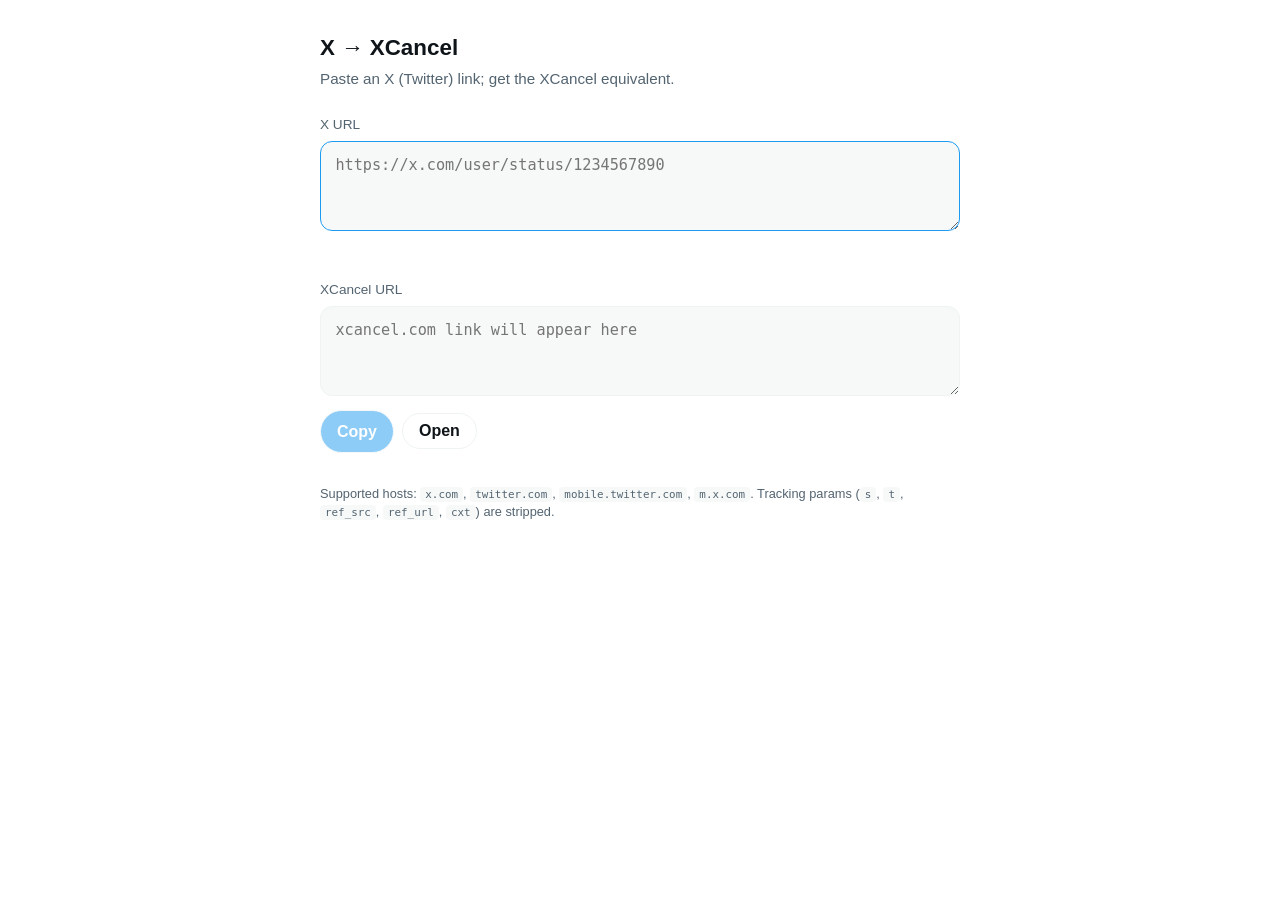
==== index.html @ 1c5f6fb8 "Add X to XCancel link converter Static HTML page that rewrites x.com, twitter.com, mobile.twitter.co" ====
<!doctype html>
<html lang="en">
<head>
<meta charset="utf-8">
<meta name="viewport" content="width=device-width, initial-scale=1">
<title>X → XCancel link converter</title>
<style>
  :root {
    color-scheme: light dark;
    --bg: #0f1419;
    --panel: #16202a;
    --fg: #e7e9ea;
    --muted: #8b98a5;
    --accent: #1d9bf0;
    --border: #2f3a44;
    --error: #f4212e;
    --ok: #00ba7c;
  }
  @media (prefers-color-scheme: light) {
    :root {
      --bg: #ffffff;
      --panel: #f7f9f9;
      --fg: #0f1419;
      --muted: #536471;
      --accent: #1d9bf0;
      --border: #eff3f4;
      --error: #f4212e;
      --ok: #00ba7c;
    }
  }
  * { box-sizing: border-box; }
  body {
    margin: 0;
    min-height: 100vh;
    font: 16px/1.45 -apple-system, BlinkMacSystemFont, "Segoe UI",
          Roboto, Helvetica, Arial, sans-serif;
    background: var(--bg);
    color: var(--fg);
    display: flex;
    justify-content: center;
    padding: 2rem 1rem;
  }
  main {
    width: 100%;
    max-width: 640px;
  }
  h1 {
    font-size: 1.4rem;
    margin: 0 0 .25rem;
  }
  p.sub {
    margin: 0 0 1.5rem;
    color: var(--muted);
    font-size: .95rem;
  }
  label {
    display: block;
    font-size: .85rem;
    color: var(--muted);
    margin-bottom: .4rem;
  }
  textarea {
    width: 100%;
    min-height: 90px;
    padding: .75rem .9rem;
    font: inherit;
    font-family: ui-monospace, SFMono-Regular, Menlo, Consolas, monospace;
    font-size: .95rem;
    color: var(--fg);
    background: var(--panel);
    border: 1px solid var(--border);
    border-radius: 12px;
    resize: vertical;
    outline: none;
  }
  textarea:focus { border-color: var(--accent); }
  textarea[readonly] { cursor: text; }
  .row {
    display: flex;
    gap: .5rem;
    align-items: center;
    margin-top: .5rem;
  }
  button {
    font: inherit;
    font-weight: 600;
    padding: .55rem 1rem;
    border-radius: 999px;
    border: 1px solid var(--border);
    background: var(--accent);
    color: white;
    cursor: pointer;
  }
  button:disabled {
    opacity: .5;
    cursor: not-allowed;
  }
  button.secondary, .open-btn {
    background: transparent;
    color: var(--fg);
  }
  .open-btn {
    display: inline-block;
    text-decoration: none;
    font: inherit;
    font-weight: 600;
    padding: .55rem 1rem;
    border-radius: 999px;
    border: 1px solid var(--border);
    line-height: 1;
  }
  .status {
    font-size: .85rem;
    min-height: 1.2em;
    margin-top: .4rem;
  }
  .status.error { color: var(--error); }
  .status.ok { color: var(--ok); }
  section { margin-bottom: 1.25rem; }
  footer {
    margin-top: 2rem;
    color: var(--muted);
    font-size: .8rem;
  }
  code {
    background: var(--panel);
    padding: 1px 5px;
    border-radius: 4px;
    font-size: .85em;
  }
</style>
</head>
<body>
<main>
  <h1>X → XCancel</h1>
  <p class="sub">Paste an X (Twitter) link; get the XCancel equivalent.</p>

  <section>
    <label for="input">X URL</label>
    <textarea id="input" autofocus spellcheck="false"
      placeholder="https://x.com/user/status/1234567890"></textarea>
    <div id="inputStatus" class="status error" role="alert"></div>
  </section>

  <section>
    <label for="output">XCancel URL</label>
    <textarea id="output" readonly spellcheck="false"
      placeholder="xcancel.com link will appear here"></textarea>
    <div class="row">
      <button id="copyBtn" type="button" disabled>Copy</button>
      <a id="openLink" hidden target="_blank" rel="noopener noreferrer"
         role="button" class="open-btn">Open</a>
      <span id="copyStatus" class="status ok"></span>
    </div>
  </section>

  <footer>
    Supported hosts: <code>x.com</code>, <code>twitter.com</code>,
    <code>mobile.twitter.com</code>, <code>m.x.com</code>.
    Tracking params (<code>s</code>, <code>t</code>, <code>ref_src</code>,
    <code>ref_url</code>, <code>cxt</code>) are stripped.
  </footer>
</main>

<script>
  const X_HOSTS = new Set([
    "x.com", "www.x.com", "m.x.com",
    "twitter.com", "www.twitter.com", "mobile.twitter.com",
  ]);
  const TRACKING_PARAMS = ["s", "t", "ref_src", "ref_url", "cxt"];

  function convert(raw) {
    const trimmed = raw.trim();
    if (!trimmed) return { ok: false, error: "" };
    const withScheme = /^https?:\/\//i.test(trimmed)
      ? trimmed
      : "https://" + trimmed;
    let url;
    try { url = new URL(withScheme); }
    catch { return { ok: false, error: "Not a valid URL" }; }
    if (!X_HOSTS.has(url.hostname.toLowerCase()))
      return { ok: false, error: "Unsupported host: " + url.hostname };
    url.hostname = "xcancel.com";
    url.protocol = "https:";
    for (const p of TRACKING_PARAMS) url.searchParams.delete(p);
    return { ok: true, value: url.toString() };
  }

  const input = document.getElementById("input");
  const output = document.getElementById("output");
  const inputStatus = document.getElementById("inputStatus");
  const copyBtn = document.getElementById("copyBtn");
  const copyStatus = document.getElementById("copyStatus");
  const openLink = document.getElementById("openLink");

  function render() {
    const result = convert(input.value);
    if (result.ok) {
      output.value = result.value;
      inputStatus.textContent = "";
      copyBtn.disabled = false;
      openLink.href = result.value;
      openLink.hidden = false;
    } else {
      output.value = "";
      inputStatus.textContent = result.error;
      copyBtn.disabled = true;
      openLink.hidden = true;
      openLink.removeAttribute("href");
    }
    copyStatus.textContent = "";
  }

  input.addEventListener("input", render);
  input.addEventListener("paste", () => setTimeout(render, 0));

  copyBtn.addEventListener("click", async () => {
    if (!output.value) return;
    try {
      await navigator.clipboard.writeText(output.value);
      copyStatus.textContent = "Copied!";
    } catch {
      output.select();
      document.execCommand("copy");
      copyStatus.textContent = "Copied!";
    }
    setTimeout(() => { copyStatus.textContent = ""; }, 1200);
  });
</script>
</body>
</html>
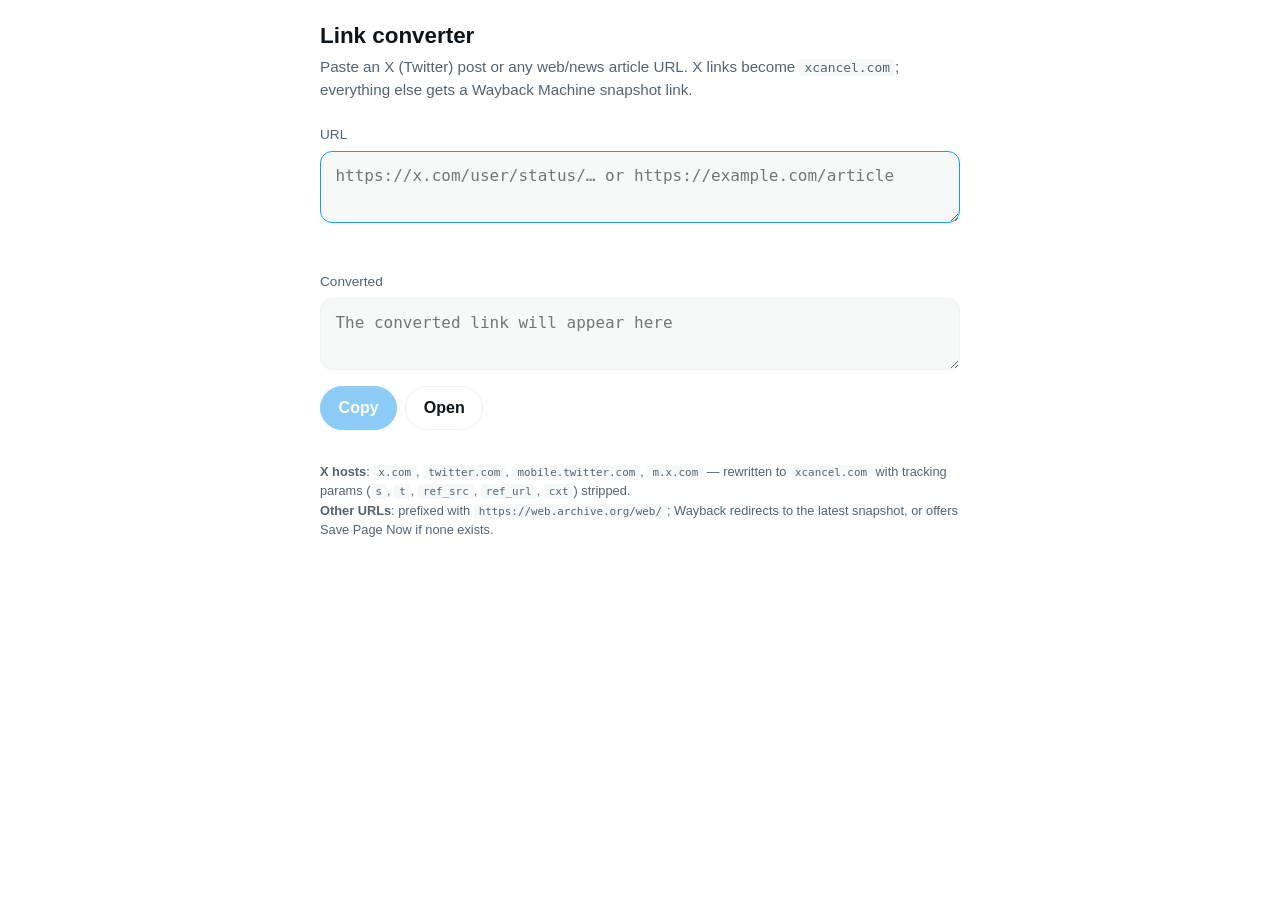
==== commit 9217a7c5: "Route non-X URLs to Wayback Machine and tighten mobile UI Single input now auto-detects X links (→ x" ====
--- a/index.html
+++ b/index.html
@@ -2,8 +2,10 @@
 <html lang="en">
 <head>
 <meta charset="utf-8">
-<meta name="viewport" content="width=device-width, initial-scale=1">
-<title>X → XCancel link converter</title>
+<meta name="viewport" content="width=device-width, initial-scale=1, viewport-fit=cover">
+<meta name="theme-color" content="#0f1419" media="(prefers-color-scheme: dark)">
+<meta name="theme-color" content="#ffffff" media="(prefers-color-scheme: light)">
+<title>Link converter — XCancel & Wayback</title>
 <style>
   :root {
     color-scheme: light dark;
@@ -15,6 +17,8 @@
     --border: #2f3a44;
     --error: #f4212e;
     --ok: #00ba7c;
+    --badge-bg: #1d9bf022;
+    --badge-fg: #1d9bf0;
   }
   @media (prefers-color-scheme: light) {
     :root {
@@ -26,9 +30,12 @@
       --border: #eff3f4;
       --error: #f4212e;
       --ok: #00ba7c;
+      --badge-bg: #1d9bf01a;
+      --badge-fg: #0c7abf;
     }
   }
   * { box-sizing: border-box; }
+  html, body { -webkit-text-size-adjust: 100%; }
   body {
     margin: 0;
     min-height: 100vh;
@@ -38,7 +45,7 @@
     color: var(--fg);
     display: flex;
     justify-content: center;
-    padding: 2rem 1rem;
+    padding: 1.25rem 1rem calc(1.25rem + env(safe-area-inset-bottom));
   }
   main {
     width: 100%;
@@ -53,62 +60,78 @@
     color: var(--muted);
     font-size: .95rem;
   }
+  .label-row {
+    display: flex;
+    align-items: center;
+    justify-content: space-between;
+    gap: .5rem;
+    margin-bottom: .4rem;
+  }
   label {
-    display: block;
     font-size: .85rem;
     color: var(--muted);
-    margin-bottom: .4rem;
   }
   textarea {
     width: 100%;
-    min-height: 90px;
+    min-height: 72px;
     padding: .75rem .9rem;
     font: inherit;
     font-family: ui-monospace, SFMono-Regular, Menlo, Consolas, monospace;
-    font-size: .95rem;
+    font-size: 16px;
     color: var(--fg);
     background: var(--panel);
     border: 1px solid var(--border);
     border-radius: 12px;
     resize: vertical;
     outline: none;
+    word-break: break-all;
   }
   textarea:focus { border-color: var(--accent); }
   textarea[readonly] { cursor: text; }
   .row {
     display: flex;
+    flex-wrap: wrap;
     gap: .5rem;
     align-items: center;
-    margin-top: .5rem;
-  }
-  button {
+    margin-top: .6rem;
+  }
+  button, .btn {
     font: inherit;
     font-weight: 600;
-    padding: .55rem 1rem;
+    font-size: 1rem;
+    min-height: 44px;
+    padding: .55rem 1.1rem;
     border-radius: 999px;
-    border: 1px solid var(--border);
+    border: 1px solid var(--accent);
     background: var(--accent);
     color: white;
     cursor: pointer;
+    display: inline-flex;
+    align-items: center;
+    justify-content: center;
+    text-decoration: none;
+    line-height: 1;
   }
   button:disabled {
     opacity: .5;
     cursor: not-allowed;
   }
-  button.secondary, .open-btn {
+  .btn.secondary {
     background: transparent;
     color: var(--fg);
-  }
-  .open-btn {
+    border-color: var(--border);
+  }
+  .badge {
     display: inline-block;
-    text-decoration: none;
-    font: inherit;
+    font-size: .75rem;
     font-weight: 600;
-    padding: .55rem 1rem;
+    color: var(--badge-fg);
+    background: var(--badge-bg);
+    padding: .15rem .55rem;
     border-radius: 999px;
-    border: 1px solid var(--border);
-    line-height: 1;
-  }
+    letter-spacing: .02em;
+  }
+  .badge[hidden] { display: none; }
   .status {
     font-size: .85rem;
     min-height: 1.2em;
@@ -121,44 +144,66 @@
     margin-top: 2rem;
     color: var(--muted);
     font-size: .8rem;
+    line-height: 1.5;
   }
   code {
     background: var(--panel);
     padding: 1px 5px;
     border-radius: 4px;
     font-size: .85em;
+    word-break: break-all;
+  }
+  @media (max-width: 380px) {
+    body { padding: 1rem .75rem; }
+    h1 { font-size: 1.25rem; }
+    .row .btn, .row button { flex: 1 1 auto; }
   }
 </style>
 </head>
 <body>
 <main>
-  <h1>X → XCancel</h1>
-  <p class="sub">Paste an X (Twitter) link; get the XCancel equivalent.</p>
+  <h1>Link converter</h1>
+  <p class="sub">
+    Paste an X (Twitter) post or any web/news article URL.
+    X links become <code>xcancel.com</code>; everything else gets a
+    Wayback Machine snapshot link.
+  </p>
 
   <section>
-    <label for="input">X URL</label>
-    <textarea id="input" autofocus spellcheck="false"
-      placeholder="https://x.com/user/status/1234567890"></textarea>
+    <div class="label-row">
+      <label for="input">URL</label>
+    </div>
+    <textarea id="input" autofocus
+      type="url" inputmode="url"
+      autocapitalize="off" autocorrect="off" spellcheck="false"
+      placeholder="https://x.com/user/status/… or https://example.com/article"></textarea>
     <div id="inputStatus" class="status error" role="alert"></div>
   </section>
 
   <section>
-    <label for="output">XCancel URL</label>
+    <div class="label-row">
+      <label for="output">Converted</label>
+      <span id="kind" class="badge" hidden></span>
+    </div>
     <textarea id="output" readonly spellcheck="false"
-      placeholder="xcancel.com link will appear here"></textarea>
+      placeholder="The converted link will appear here"></textarea>
     <div class="row">
       <button id="copyBtn" type="button" disabled>Copy</button>
-      <a id="openLink" hidden target="_blank" rel="noopener noreferrer"
-         role="button" class="open-btn">Open</a>
-      <span id="copyStatus" class="status ok"></span>
+      <a id="openLink" class="btn secondary" hidden
+         target="_blank" rel="noopener noreferrer">Open</a>
+      <span id="copyStatus" class="status ok" style="margin-top:0;"></span>
     </div>
   </section>
 
   <footer>
-    Supported hosts: <code>x.com</code>, <code>twitter.com</code>,
-    <code>mobile.twitter.com</code>, <code>m.x.com</code>.
-    Tracking params (<code>s</code>, <code>t</code>, <code>ref_src</code>,
-    <code>ref_url</code>, <code>cxt</code>) are stripped.
+    <strong>X hosts</strong>: <code>x.com</code>, <code>twitter.com</code>,
+    <code>mobile.twitter.com</code>, <code>m.x.com</code> — rewritten to
+    <code>xcancel.com</code> with tracking params
+    (<code>s</code>, <code>t</code>, <code>ref_src</code>,
+    <code>ref_url</code>, <code>cxt</code>) stripped.<br>
+    <strong>Other URLs</strong>: prefixed with
+    <code>https://web.archive.org/web/</code>; Wayback redirects to the
+    latest snapshot, or offers Save Page Now if none exists.
   </footer>
 </main>
 
@@ -168,22 +213,24 @@
     "twitter.com", "www.twitter.com", "mobile.twitter.com",
   ]);
   const TRACKING_PARAMS = ["s", "t", "ref_src", "ref_url", "cxt"];
-
-  function convert(raw) {
-    const trimmed = raw.trim();
-    if (!trimmed) return { ok: false, error: "" };
-    const withScheme = /^https?:\/\//i.test(trimmed)
-      ? trimmed
-      : "https://" + trimmed;
+  const WAYBACK_PREFIX = "https://web.archive.org/web/";
+
+  function route(raw) {
+    const t = raw.trim();
+    if (!t) return { ok: false, error: "" };
+    const withScheme = /^[a-z][a-z0-9+.-]*:/i.test(t) ? t : "https://" + t;
     let url;
     try { url = new URL(withScheme); }
     catch { return { ok: false, error: "Not a valid URL" }; }
-    if (!X_HOSTS.has(url.hostname.toLowerCase()))
-      return { ok: false, error: "Unsupported host: " + url.hostname };
-    url.hostname = "xcancel.com";
-    url.protocol = "https:";
-    for (const p of TRACKING_PARAMS) url.searchParams.delete(p);
-    return { ok: true, value: url.toString() };
+    if (url.protocol !== "http:" && url.protocol !== "https:")
+      return { ok: false, error: "Only http(s) URLs are supported" };
+    if (X_HOSTS.has(url.hostname.toLowerCase())) {
+      url.hostname = "xcancel.com";
+      url.protocol = "https:";
+      for (const p of TRACKING_PARAMS) url.searchParams.delete(p);
+      return { ok: true, kind: "X post", value: url.toString() };
+    }
+    return { ok: true, kind: "Web page", value: WAYBACK_PREFIX + url.toString() };
   }
 
   const input = document.getElementById("input");
@@ -192,21 +239,26 @@
   const copyBtn = document.getElementById("copyBtn");
   const copyStatus = document.getElementById("copyStatus");
   const openLink = document.getElementById("openLink");
+  const kindBadge = document.getElementById("kind");
 
   function render() {
-    const result = convert(input.value);
+    const result = route(input.value);
     if (result.ok) {
       output.value = result.value;
       inputStatus.textContent = "";
       copyBtn.disabled = false;
       openLink.href = result.value;
       openLink.hidden = false;
+      kindBadge.textContent = result.kind;
+      kindBadge.hidden = false;
     } else {
       output.value = "";
       inputStatus.textContent = result.error;
       copyBtn.disabled = true;
       openLink.hidden = true;
       openLink.removeAttribute("href");
+      kindBadge.hidden = true;
+      kindBadge.textContent = "";
     }
     copyStatus.textContent = "";
   }
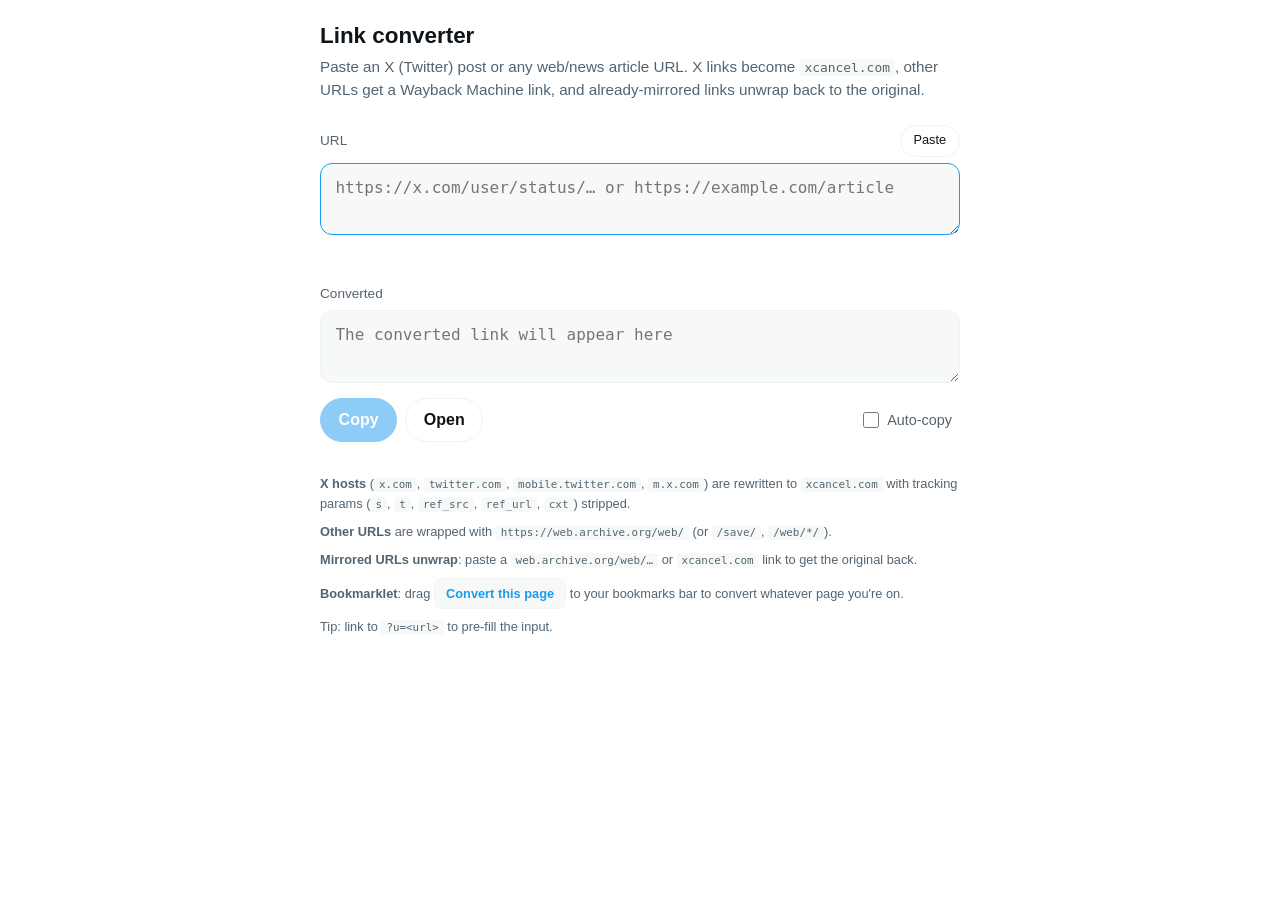
==== commit 65355758: "Add paste, auto-copy, ?u= prefill, bookmarklet, Wayback modes, and unwrap - Paste button reads from " ====
--- a/index.html
+++ b/index.html
@@ -121,6 +121,18 @@
     color: var(--fg);
     border-color: var(--border);
   }
+  .btn-mini {
+    font: inherit;
+    font-size: .8rem;
+    font-weight: 500;
+    min-height: 32px;
+    padding: .25rem .8rem;
+    border-radius: 999px;
+    border: 1px solid var(--border);
+    background: transparent;
+    color: var(--fg);
+    cursor: pointer;
+  }
   .badge {
     display: inline-block;
     font-size: .75rem;
@@ -132,6 +144,36 @@
     letter-spacing: .02em;
   }
   .badge[hidden] { display: none; }
+  .radio-row {
+    display: flex;
+    flex-wrap: wrap;
+    gap: .4rem .9rem;
+    background: var(--panel);
+    padding: .55rem .8rem;
+    border-radius: 12px;
+    border: 1px solid var(--border);
+  }
+  .radio-row label {
+    display: inline-flex;
+    align-items: center;
+    gap: .35rem;
+    font-size: .9rem;
+    color: var(--fg);
+    cursor: pointer;
+    min-height: 28px;
+  }
+  .auto-copy {
+    display: inline-flex;
+    align-items: center;
+    gap: .35rem;
+    font-size: .9rem;
+    color: var(--muted);
+    cursor: pointer;
+    user-select: none;
+    margin-left: auto;
+    min-height: 32px;
+  }
+  .auto-copy input { width: 16px; height: 16px; }
   .status {
     font-size: .85rem;
     min-height: 1.2em;
@@ -140,12 +182,14 @@
   .status.error { color: var(--error); }
   .status.ok { color: var(--ok); }
   section { margin-bottom: 1.25rem; }
+  section[hidden] { display: none; }
   footer {
     margin-top: 2rem;
     color: var(--muted);
     font-size: .8rem;
-    line-height: 1.5;
-  }
+    line-height: 1.55;
+  }
+  footer p { margin: .5rem 0; }
   code {
     background: var(--panel);
     padding: 1px 5px;
@@ -153,10 +197,23 @@
     font-size: .85em;
     word-break: break-all;
   }
+  .bm {
+    display: inline-block;
+    padding: .3rem .7rem;
+    border: 1px dashed var(--border);
+    border-radius: 8px;
+    color: var(--accent);
+    text-decoration: none;
+    cursor: grab;
+    font-weight: 600;
+    background: var(--panel);
+  }
+  .bm:active { cursor: grabbing; }
   @media (max-width: 380px) {
     body { padding: 1rem .75rem; }
     h1 { font-size: 1.25rem; }
     .row .btn, .row button { flex: 1 1 auto; }
+    .auto-copy { margin-left: 0; flex-basis: 100%; }
   }
 </style>
 </head>
@@ -165,19 +222,30 @@
   <h1>Link converter</h1>
   <p class="sub">
     Paste an X (Twitter) post or any web/news article URL.
-    X links become <code>xcancel.com</code>; everything else gets a
-    Wayback Machine snapshot link.
+    X links become <code>xcancel.com</code>, other URLs get a Wayback
+    Machine link, and already-mirrored links unwrap back to the original.
   </p>
 
   <section>
     <div class="label-row">
       <label for="input">URL</label>
+      <button id="pasteBtn" class="btn-mini" type="button">Paste</button>
     </div>
     <textarea id="input" autofocus
-      type="url" inputmode="url"
-      autocapitalize="off" autocorrect="off" spellcheck="false"
+      inputmode="url" autocapitalize="off" autocorrect="off" spellcheck="false"
       placeholder="https://x.com/user/status/… or https://example.com/article"></textarea>
     <div id="inputStatus" class="status error" role="alert"></div>
+  </section>
+
+  <section id="waybackOptions" hidden>
+    <div class="label-row">
+      <label>Wayback mode</label>
+    </div>
+    <div class="radio-row" role="radiogroup" aria-label="Wayback mode">
+      <label><input type="radio" name="wayback" value="latest" checked> Latest snapshot</label>
+      <label><input type="radio" name="wayback" value="save"> Save Page Now</label>
+      <label><input type="radio" name="wayback" value="calendar"> Calendar view</label>
+    </div>
   </section>
 
   <section>
@@ -191,19 +259,39 @@
       <button id="copyBtn" type="button" disabled>Copy</button>
       <a id="openLink" class="btn secondary" hidden
          target="_blank" rel="noopener noreferrer">Open</a>
+      <label class="auto-copy" title="Automatically copy after each conversion">
+        <input id="autoCopy" type="checkbox"> Auto-copy
+      </label>
       <span id="copyStatus" class="status ok" style="margin-top:0;"></span>
     </div>
   </section>
 
   <footer>
-    <strong>X hosts</strong>: <code>x.com</code>, <code>twitter.com</code>,
-    <code>mobile.twitter.com</code>, <code>m.x.com</code> — rewritten to
-    <code>xcancel.com</code> with tracking params
-    (<code>s</code>, <code>t</code>, <code>ref_src</code>,
-    <code>ref_url</code>, <code>cxt</code>) stripped.<br>
-    <strong>Other URLs</strong>: prefixed with
-    <code>https://web.archive.org/web/</code>; Wayback redirects to the
-    latest snapshot, or offers Save Page Now if none exists.
+    <p>
+      <strong>X hosts</strong> (<code>x.com</code>, <code>twitter.com</code>,
+      <code>mobile.twitter.com</code>, <code>m.x.com</code>) are rewritten
+      to <code>xcancel.com</code> with tracking params
+      (<code>s</code>, <code>t</code>, <code>ref_src</code>,
+      <code>ref_url</code>, <code>cxt</code>) stripped.
+    </p>
+    <p>
+      <strong>Other URLs</strong> are wrapped with
+      <code>https://web.archive.org/web/</code> (or <code>/save/</code>,
+      <code>/web/*/</code>).
+    </p>
+    <p>
+      <strong>Mirrored URLs unwrap</strong>: paste a
+      <code>web.archive.org/web/…</code> or <code>xcancel.com</code> link
+      to get the original back.
+    </p>
+    <p>
+      <strong>Bookmarklet</strong>: drag
+      <a id="bookmarklet" class="bm" href="javascript:void(0)">Convert this page</a>
+      to your bookmarks bar to convert whatever page you're on.
+    </p>
+    <p>
+      Tip: link to <code>?u=&lt;url&gt;</code> to pre-fill the input.
+    </p>
   </footer>
 </main>
 
@@ -212,37 +300,105 @@
     "x.com", "www.x.com", "m.x.com",
     "twitter.com", "www.twitter.com", "mobile.twitter.com",
   ]);
+  const XCANCEL_HOSTS = new Set(["xcancel.com", "www.xcancel.com"]);
   const TRACKING_PARAMS = ["s", "t", "ref_src", "ref_url", "cxt"];
-  const WAYBACK_PREFIX = "https://web.archive.org/web/";
-
-  function route(raw) {
+  const WAYBACK_RE =
+    /^https?:\/\/web\.archive\.org\/(?:web|save)\/(?:[^\/]+\/)?(https?:\/\/.+)$/i;
+
+  function route(raw, waybackMode) {
     const t = raw.trim();
     if (!t) return { ok: false, error: "" };
     const withScheme = /^[a-z][a-z0-9+.-]*:/i.test(t) ? t : "https://" + t;
+
+    const wb = withScheme.match(WAYBACK_RE);
+    if (wb) return { ok: true, kind: "Unwrapped", value: wb[1] };
+
     let url;
     try { url = new URL(withScheme); }
     catch { return { ok: false, error: "Not a valid URL" }; }
     if (url.protocol !== "http:" && url.protocol !== "https:")
       return { ok: false, error: "Only http(s) URLs are supported" };
-    if (X_HOSTS.has(url.hostname.toLowerCase())) {
+
+    const host = url.hostname.toLowerCase();
+
+    if (XCANCEL_HOSTS.has(host)) {
+      url.hostname = "x.com";
+      url.protocol = "https:";
+      return { ok: true, kind: "Unwrapped X", value: url.toString() };
+    }
+
+    if (X_HOSTS.has(host)) {
       url.hostname = "xcancel.com";
       url.protocol = "https:";
       for (const p of TRACKING_PARAMS) url.searchParams.delete(p);
       return { ok: true, kind: "X post", value: url.toString() };
     }
-    return { ok: true, kind: "Web page", value: WAYBACK_PREFIX + url.toString() };
-  }
-
-  const input = document.getElementById("input");
-  const output = document.getElementById("output");
-  const inputStatus = document.getElementById("inputStatus");
-  const copyBtn = document.getElementById("copyBtn");
-  const copyStatus = document.getElementById("copyStatus");
-  const openLink = document.getElementById("openLink");
-  const kindBadge = document.getElementById("kind");
+
+    let prefix;
+    switch (waybackMode) {
+      case "save":     prefix = "https://web.archive.org/save/"; break;
+      case "calendar": prefix = "https://web.archive.org/web/*/"; break;
+      default:         prefix = "https://web.archive.org/web/";
+    }
+    return { ok: true, kind: "Web page", value: prefix + url.toString() };
+  }
+
+  const input        = document.getElementById("input");
+  const output       = document.getElementById("output");
+  const inputStatus  = document.getElementById("inputStatus");
+  const copyBtn      = document.getElementById("copyBtn");
+  const copyStatus   = document.getElementById("copyStatus");
+  const openLink     = document.getElementById("openLink");
+  const kindBadge    = document.getElementById("kind");
+  const pasteBtn     = document.getElementById("pasteBtn");
+  const autoCopy     = document.getElementById("autoCopy");
+  const wbOptions    = document.getElementById("waybackOptions");
+  const wbRadios     = document.querySelectorAll('input[name="wayback"]');
+  const bookmarklet  = document.getElementById("bookmarklet");
+
+  // Restore preferences
+  autoCopy.checked = localStorage.getItem("autoCopy") === "1";
+  const savedMode = localStorage.getItem("waybackMode");
+  if (savedMode) {
+    for (const r of wbRadios) if (r.value === savedMode) r.checked = true;
+  }
+
+  function currentMode() {
+    for (const r of wbRadios) if (r.checked) return r.value;
+    return "latest";
+  }
+
+  let lastValue = "";
+  let copyTimer = 0;
+
+  function flashCopied(msg) {
+    copyStatus.textContent = msg || "Copied!";
+    clearTimeout(flashCopied._t);
+    flashCopied._t = setTimeout(() => { copyStatus.textContent = ""; }, 1200);
+  }
+
+  async function writeClipboard(value) {
+    try {
+      await navigator.clipboard.writeText(value);
+      return true;
+    } catch {
+      try {
+        output.select();
+        return document.execCommand("copy");
+      } catch { return false; }
+    }
+  }
+
+  function scheduleAutoCopy(value) {
+    clearTimeout(copyTimer);
+    if (!autoCopy.checked || !value) return;
+    copyTimer = setTimeout(async () => {
+      if (await writeClipboard(value)) flashCopied("Auto-copied");
+    }, 500);
+  }
 
   function render() {
-    const result = route(input.value);
+    const result = route(input.value, currentMode());
     if (result.ok) {
       output.value = result.value;
       inputStatus.textContent = "";
@@ -251,6 +407,11 @@
       openLink.hidden = false;
       kindBadge.textContent = result.kind;
       kindBadge.hidden = false;
+      wbOptions.hidden = result.kind !== "Web page";
+      if (result.value !== lastValue) {
+        lastValue = result.value;
+        scheduleAutoCopy(result.value);
+      }
     } else {
       output.value = "";
       inputStatus.textContent = result.error;
@@ -259,8 +420,10 @@
       openLink.removeAttribute("href");
       kindBadge.hidden = true;
       kindBadge.textContent = "";
-    }
-    copyStatus.textContent = "";
+      wbOptions.hidden = true;
+      lastValue = "";
+      clearTimeout(copyTimer);
+    }
   }
 
   input.addEventListener("input", render);
@@ -268,16 +431,43 @@
 
   copyBtn.addEventListener("click", async () => {
     if (!output.value) return;
+    if (await writeClipboard(output.value)) flashCopied();
+  });
+
+  pasteBtn.addEventListener("click", async () => {
     try {
-      await navigator.clipboard.writeText(output.value);
-      copyStatus.textContent = "Copied!";
+      const text = await navigator.clipboard.readText();
+      if (text) { input.value = text; render(); input.focus(); }
     } catch {
-      output.select();
-      document.execCommand("copy");
-      copyStatus.textContent = "Copied!";
-    }
-    setTimeout(() => { copyStatus.textContent = ""; }, 1200);
+      input.focus();
+      inputStatus.textContent = "Clipboard read blocked — paste manually.";
+    }
   });
+
+  autoCopy.addEventListener("change", () => {
+    localStorage.setItem("autoCopy", autoCopy.checked ? "1" : "0");
+    if (autoCopy.checked && output.value) scheduleAutoCopy(output.value);
+  });
+
+  for (const r of wbRadios) {
+    r.addEventListener("change", () => {
+      localStorage.setItem("waybackMode", r.value);
+      render();
+    });
+  }
+
+  // Bookmarklet pointing back at this page
+  const here = location.origin + location.pathname;
+  bookmarklet.href =
+    "javascript:void(window.open(" + JSON.stringify(here) +
+    "+'?u='+encodeURIComponent(location.href),'_blank'))";
+
+  // ?u= URL param prefill
+  const initialU = new URLSearchParams(location.search).get("u");
+  if (initialU) {
+    input.value = initialU;
+    render();
+  }
 </script>
 </body>
 </html>
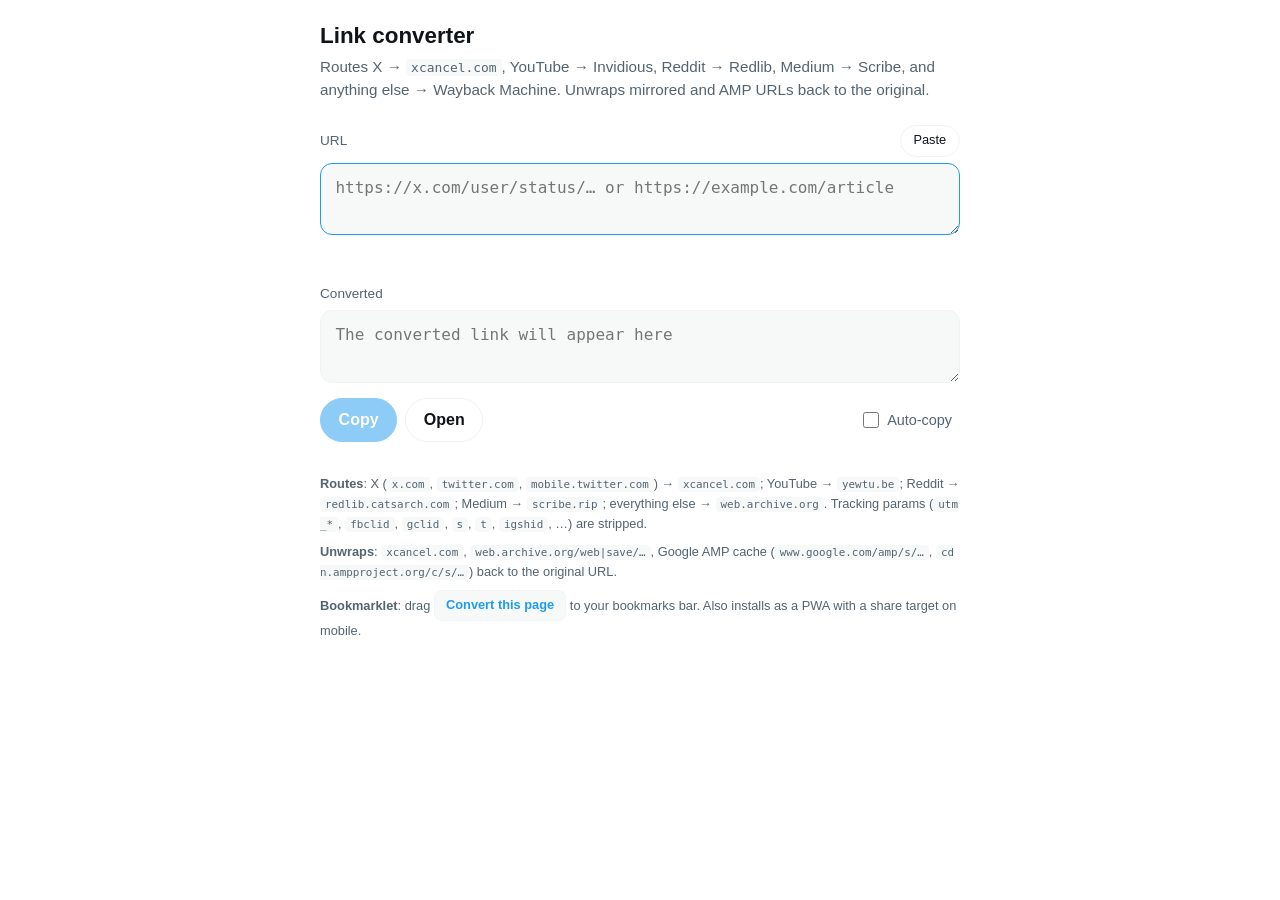
==== commit 195c1b33: "PWA + share target, mirror routes, AMP unwrap, history, snapshot check - manifest.json with share_ta" ====
--- a/index.html
+++ b/index.html
@@ -5,6 +5,9 @@
 <meta name="viewport" content="width=device-width, initial-scale=1, viewport-fit=cover">
 <meta name="theme-color" content="#0f1419" media="(prefers-color-scheme: dark)">
 <meta name="theme-color" content="#ffffff" media="(prefers-color-scheme: light)">
+<link rel="manifest" href="./manifest.json">
+<link rel="icon" href="./icon.svg" type="image/svg+xml">
+<link rel="apple-touch-icon" href="./icon.svg">
 <title>Link converter — XCancel & Wayback</title>
 <style>
   :root {
@@ -142,6 +145,7 @@
     padding: .15rem .55rem;
     border-radius: 999px;
     letter-spacing: .02em;
+    white-space: nowrap;
   }
   .badge[hidden] { display: none; }
   .radio-row {
@@ -180,9 +184,53 @@
     margin-top: .4rem;
   }
   .status.error { color: var(--error); }
-  .status.ok { color: var(--ok); }
+  .status.ok    { color: var(--ok); }
+  .status.info  { color: var(--muted); }
   section { margin-bottom: 1.25rem; }
   section[hidden] { display: none; }
+  details { background: var(--panel); border: 1px solid var(--border); border-radius: 12px; padding: .5rem .75rem; }
+  details > summary {
+    cursor: pointer;
+    font-size: .9rem;
+    color: var(--muted);
+    list-style: none;
+    padding: .25rem 0;
+  }
+  details > summary::-webkit-details-marker { display: none; }
+  details > summary::after { content: " ▾"; }
+  details[open] > summary::after { content: " ▴"; }
+  .history-list {
+    display: flex;
+    flex-direction: column;
+    gap: .3rem;
+    margin: .5rem 0;
+  }
+  .history-item {
+    display: flex;
+    align-items: center;
+    gap: .5rem;
+    width: 100%;
+    text-align: left;
+    background: var(--bg);
+    color: var(--fg);
+    border: 1px solid var(--border);
+    border-radius: 10px;
+    padding: .45rem .65rem;
+    min-height: 36px;
+    font: inherit;
+    font-size: .85rem;
+    font-weight: 400;
+    cursor: pointer;
+    overflow: hidden;
+  }
+  .history-item .hi-url {
+    flex: 1;
+    overflow: hidden;
+    text-overflow: ellipsis;
+    white-space: nowrap;
+    font-family: ui-monospace, SFMono-Regular, Menlo, Consolas, monospace;
+    font-size: .8rem;
+  }
   footer {
     margin-top: 2rem;
     color: var(--muted);
@@ -221,10 +269,18 @@
 <main>
   <h1>Link converter</h1>
   <p class="sub">
-    Paste an X (Twitter) post or any web/news article URL.
-    X links become <code>xcancel.com</code>, other URLs get a Wayback
-    Machine link, and already-mirrored links unwrap back to the original.
+    Routes X → <code>xcancel.com</code>, YouTube → Invidious, Reddit → Redlib,
+    Medium → Scribe, and anything else → Wayback Machine. Unwraps mirrored
+    and AMP URLs back to the original.
   </p>
+
+  <section id="historyPanel" hidden>
+    <details>
+      <summary>Recent conversions</summary>
+      <div id="historyList" class="history-list"></div>
+      <button id="clearHistoryBtn" class="btn-mini" type="button">Clear history</button>
+    </details>
+  </section>
 
   <section>
     <div class="label-row">
@@ -255,6 +311,7 @@
     </div>
     <textarea id="output" readonly spellcheck="false"
       placeholder="The converted link will appear here"></textarea>
+    <div id="waybackInfo" class="status info" hidden></div>
     <div class="row">
       <button id="copyBtn" type="button" disabled>Copy</button>
       <a id="openLink" class="btn secondary" hidden
@@ -268,47 +325,82 @@
 
   <footer>
     <p>
-      <strong>X hosts</strong> (<code>x.com</code>, <code>twitter.com</code>,
-      <code>mobile.twitter.com</code>, <code>m.x.com</code>) are rewritten
-      to <code>xcancel.com</code> with tracking params
-      (<code>s</code>, <code>t</code>, <code>ref_src</code>,
-      <code>ref_url</code>, <code>cxt</code>) stripped.
+      <strong>Routes</strong>:
+      X (<code>x.com</code>, <code>twitter.com</code>, <code>mobile.twitter.com</code>) → <code>xcancel.com</code>;
+      YouTube → <code>yewtu.be</code>;
+      Reddit → <code>redlib.catsarch.com</code>;
+      Medium → <code>scribe.rip</code>;
+      everything else → <code>web.archive.org</code>.
+      Tracking params (<code>utm_*</code>, <code>fbclid</code>,
+      <code>gclid</code>, <code>s</code>, <code>t</code>, <code>igshid</code>, …)
+      are stripped.
     </p>
     <p>
-      <strong>Other URLs</strong> are wrapped with
-      <code>https://web.archive.org/web/</code> (or <code>/save/</code>,
-      <code>/web/*/</code>).
-    </p>
-    <p>
-      <strong>Mirrored URLs unwrap</strong>: paste a
-      <code>web.archive.org/web/…</code> or <code>xcancel.com</code> link
-      to get the original back.
+      <strong>Unwraps</strong>: <code>xcancel.com</code>,
+      <code>web.archive.org/web|save/…</code>, Google AMP cache
+      (<code>www.google.com/amp/s/…</code>, <code>cdn.ampproject.org/c/s/…</code>)
+      back to the original URL.
     </p>
     <p>
       <strong>Bookmarklet</strong>: drag
       <a id="bookmarklet" class="bm" href="javascript:void(0)">Convert this page</a>
-      to your bookmarks bar to convert whatever page you're on.
-    </p>
-    <p>
-      Tip: link to <code>?u=&lt;url&gt;</code> to pre-fill the input.
+      to your bookmarks bar. Also installs as a PWA with a share target on
+      mobile.
     </p>
   </footer>
 </main>
 
 <script>
+  // ---------- routing ----------
   const X_HOSTS = new Set([
     "x.com", "www.x.com", "m.x.com",
     "twitter.com", "www.twitter.com", "mobile.twitter.com",
   ]);
   const XCANCEL_HOSTS = new Set(["xcancel.com", "www.xcancel.com"]);
-  const TRACKING_PARAMS = ["s", "t", "ref_src", "ref_url", "cxt"];
+  const YT_HOSTS = new Set([
+    "youtube.com", "www.youtube.com", "m.youtube.com", "music.youtube.com",
+  ]);
+  const YT_SHORT_HOSTS = new Set(["youtu.be", "www.youtu.be"]);
+  const REDDIT_HOSTS = new Set([
+    "reddit.com", "www.reddit.com", "old.reddit.com",
+    "np.reddit.com", "new.reddit.com", "amp.reddit.com",
+  ]);
+  const TRACKING_PARAMS = [
+    "s", "t", "ref_src", "ref_url", "cxt",
+    "utm_source", "utm_medium", "utm_campaign", "utm_content", "utm_term",
+    "fbclid", "gclid", "mc_cid", "mc_eid", "igshid", "si",
+  ];
+  const INVIDIOUS = "yewtu.be";
+  const REDLIB = "redlib.catsarch.com";
+  const SCRIBE = "scribe.rip";
   const WAYBACK_RE =
     /^https?:\/\/web\.archive\.org\/(?:web|save)\/(?:[^\/]+\/)?(https?:\/\/.+)$/i;
+
+  function stripTrackers(url) {
+    for (const p of TRACKING_PARAMS) url.searchParams.delete(p);
+  }
+
+  function unwrapAmp(s) {
+    let m = s.match(/^https?:\/\/www\.google\.com\/amp\/s\/(.+)$/i);
+    if (m) return "https://" + m[1];
+    m = s.match(/^https?:\/\/cdn\.ampproject\.org\/c\/s\/(.+)$/i);
+    if (m) return "https://" + m[1];
+    m = s.match(/^https?:\/\/[^\/]+\.cdn\.ampproject\.org\/[vc]\/s\/(.+)$/i);
+    if (m) return "https://" + m[1];
+    return null;
+  }
 
   function route(raw, waybackMode) {
     const t = raw.trim();
     if (!t) return { ok: false, error: "" };
     const withScheme = /^[a-z][a-z0-9+.-]*:/i.test(t) ? t : "https://" + t;
+
+    const amp = unwrapAmp(withScheme);
+    if (amp) {
+      const sub = route(amp, waybackMode);
+      if (sub.ok) return { ...sub, kind: sub.kind + " (AMP)" };
+      return sub;
+    }
 
     const wb = withScheme.match(WAYBACK_RE);
     if (wb) return { ok: true, kind: "Unwrapped", value: wb[1] };
@@ -322,83 +414,215 @@
     const host = url.hostname.toLowerCase();
 
     if (XCANCEL_HOSTS.has(host)) {
-      url.hostname = "x.com";
-      url.protocol = "https:";
+      url.hostname = "x.com"; url.protocol = "https:";
       return { ok: true, kind: "Unwrapped X", value: url.toString() };
     }
 
     if (X_HOSTS.has(host)) {
-      url.hostname = "xcancel.com";
-      url.protocol = "https:";
-      for (const p of TRACKING_PARAMS) url.searchParams.delete(p);
+      url.hostname = "xcancel.com"; url.protocol = "https:";
+      stripTrackers(url);
       return { ok: true, kind: "X post", value: url.toString() };
     }
 
+    if (YT_HOSTS.has(host)) {
+      url.hostname = INVIDIOUS; url.protocol = "https:";
+      stripTrackers(url);
+      return { ok: true, kind: "YouTube", value: url.toString() };
+    }
+
+    if (YT_SHORT_HOSTS.has(host)) {
+      const id = url.pathname.split("/").filter(Boolean)[0] || "";
+      if (!id) return { ok: false, error: "Missing video ID" };
+      const q = new URLSearchParams({ v: id });
+      const tParam = url.searchParams.get("t");
+      if (tParam) q.set("t", tParam);
+      return { ok: true, kind: "YouTube", value: `https://${INVIDIOUS}/watch?${q.toString()}` };
+    }
+
+    if (REDDIT_HOSTS.has(host)) {
+      url.hostname = REDLIB; url.protocol = "https:";
+      stripTrackers(url);
+      return { ok: true, kind: "Reddit", value: url.toString() };
+    }
+
+    if (host === "medium.com" || host === "www.medium.com") {
+      url.hostname = SCRIBE; url.protocol = "https:";
+      stripTrackers(url);
+      return { ok: true, kind: "Medium", value: url.toString() };
+    }
+    if (host.endsWith(".medium.com")) {
+      const sub = host.slice(0, -".medium.com".length);
+      const tail = url.pathname.startsWith("/") ? url.pathname : "/" + url.pathname;
+      url.hostname = SCRIBE; url.protocol = "https:";
+      url.pathname = "/@" + sub + tail;
+      stripTrackers(url);
+      return { ok: true, kind: "Medium", value: url.toString() };
+    }
+
+    stripTrackers(url);
+    const original = url.toString();
     let prefix;
     switch (waybackMode) {
       case "save":     prefix = "https://web.archive.org/save/"; break;
       case "calendar": prefix = "https://web.archive.org/web/*/"; break;
       default:         prefix = "https://web.archive.org/web/";
     }
-    return { ok: true, kind: "Web page", value: prefix + url.toString() };
-  }
-
-  const input        = document.getElementById("input");
-  const output       = document.getElementById("output");
-  const inputStatus  = document.getElementById("inputStatus");
-  const copyBtn      = document.getElementById("copyBtn");
-  const copyStatus   = document.getElementById("copyStatus");
-  const openLink     = document.getElementById("openLink");
-  const kindBadge    = document.getElementById("kind");
-  const pasteBtn     = document.getElementById("pasteBtn");
-  const autoCopy     = document.getElementById("autoCopy");
-  const wbOptions    = document.getElementById("waybackOptions");
+    return { ok: true, kind: "Web page", value: prefix + original, original };
+  }
+
+  // ---------- DOM refs ----------
+  const $ = (id) => document.getElementById(id);
+  const input        = $("input");
+  const output       = $("output");
+  const inputStatus  = $("inputStatus");
+  const copyBtn      = $("copyBtn");
+  const copyStatus   = $("copyStatus");
+  const openLink     = $("openLink");
+  const kindBadge    = $("kind");
+  const pasteBtn     = $("pasteBtn");
+  const autoCopy     = $("autoCopy");
+  const wbOptions    = $("waybackOptions");
   const wbRadios     = document.querySelectorAll('input[name="wayback"]');
-  const bookmarklet  = document.getElementById("bookmarklet");
-
-  // Restore preferences
+  const bookmarklet  = $("bookmarklet");
+  const waybackInfo  = $("waybackInfo");
+  const historyPanel = $("historyPanel");
+  const historyList  = $("historyList");
+  const clearHistoryBtn = $("clearHistoryBtn");
+
+  // ---------- preferences ----------
   autoCopy.checked = localStorage.getItem("autoCopy") === "1";
   const savedMode = localStorage.getItem("waybackMode");
-  if (savedMode) {
-    for (const r of wbRadios) if (r.value === savedMode) r.checked = true;
-  }
+  if (savedMode) for (const r of wbRadios) if (r.value === savedMode) r.checked = true;
 
   function currentMode() {
     for (const r of wbRadios) if (r.checked) return r.value;
     return "latest";
   }
 
-  let lastValue = "";
+  // ---------- clipboard helpers ----------
   let copyTimer = 0;
-
-  function flashCopied(msg) {
+  function flash(msg) {
     copyStatus.textContent = msg || "Copied!";
-    clearTimeout(flashCopied._t);
-    flashCopied._t = setTimeout(() => { copyStatus.textContent = ""; }, 1200);
-  }
-
+    clearTimeout(flash._t);
+    flash._t = setTimeout(() => { copyStatus.textContent = ""; }, 1200);
+  }
   async function writeClipboard(value) {
-    try {
-      await navigator.clipboard.writeText(value);
-      return true;
-    } catch {
-      try {
-        output.select();
-        return document.execCommand("copy");
-      } catch { return false; }
-    }
-  }
-
+    try { await navigator.clipboard.writeText(value); return true; }
+    catch {
+      try { output.select(); return document.execCommand("copy"); }
+      catch { return false; }
+    }
+  }
   function scheduleAutoCopy(value) {
     clearTimeout(copyTimer);
     if (!autoCopy.checked || !value) return;
     copyTimer = setTimeout(async () => {
-      if (await writeClipboard(value)) flashCopied("Auto-copied");
+      if (await writeClipboard(value)) flash("Auto-copied");
     }, 500);
   }
 
+  // ---------- Wayback availability ----------
+  let availToken = 0;
+  let availTimer = 0;
+  const availCache = new Map();
+  function escapeHtml(s) {
+    return s.replace(/[&<>"]/g, (c) => ({"&":"&amp;","<":"&lt;",">":"&gt;",'"':"&quot;"}[c]));
+  }
+  function formatTs(d) {
+    return `${d.slice(0,4)}-${d.slice(4,6)}-${d.slice(6,8)}`;
+  }
+  function showAvail(res, token) {
+    if (token !== availToken) return;
+    if (!res) { waybackInfo.hidden = true; return; }
+    if (res.available) {
+      waybackInfo.textContent = `Latest snapshot: ${formatTs(res.ts)}`;
+    } else {
+      waybackInfo.innerHTML = "No snapshot yet — select <strong>Save Page Now</strong> to create one.";
+    }
+    waybackInfo.hidden = false;
+  }
+  function scheduleAvailability(originalUrl, mode) {
+    clearTimeout(availTimer);
+    availToken++;
+    if (!originalUrl) { waybackInfo.hidden = true; return; }
+    if (mode === "save") {
+      waybackInfo.textContent = "Will create a fresh snapshot when opened.";
+      waybackInfo.hidden = false;
+      return;
+    }
+    if (availCache.has(originalUrl)) {
+      showAvail(availCache.get(originalUrl), availToken);
+      return;
+    }
+    const myToken = availToken;
+    waybackInfo.textContent = "Checking snapshot…";
+    waybackInfo.hidden = false;
+    availTimer = setTimeout(async () => {
+      try {
+        const r = await fetch(
+          `https://archive.org/wayback/available?url=${encodeURIComponent(originalUrl)}`,
+          { cache: "no-store" }
+        );
+        const data = await r.json();
+        const c = data && data.archived_snapshots && data.archived_snapshots.closest;
+        const res = c && c.available
+          ? { available: true, ts: c.timestamp }
+          : { available: false };
+        availCache.set(originalUrl, res);
+        showAvail(res, myToken);
+      } catch {
+        if (myToken === availToken) waybackInfo.hidden = true;
+      }
+    }, 600);
+  }
+
+  // ---------- history ----------
+  function getHistory() {
+    try { return JSON.parse(localStorage.getItem("history") || "[]"); }
+    catch { return []; }
+  }
+  function pushHistory(entry) {
+    const list = getHistory().filter((h) => h.input !== entry.input);
+    list.unshift(entry);
+    localStorage.setItem("history", JSON.stringify(list.slice(0, 10)));
+  }
+  function renderHistory() {
+    const items = getHistory();
+    if (items.length === 0) { historyPanel.hidden = true; return; }
+    historyPanel.hidden = false;
+    historyList.innerHTML = "";
+    for (const h of items) {
+      const btn = document.createElement("button");
+      btn.type = "button";
+      btn.className = "history-item";
+      btn.innerHTML =
+        `<span class="badge">${escapeHtml(h.kind)}</span>` +
+        `<span class="hi-url">${escapeHtml(h.input)}</span>`;
+      btn.addEventListener("click", () => {
+        skipNextHistory = true;
+        input.value = h.input;
+        render();
+        input.focus();
+      });
+      historyList.appendChild(btn);
+    }
+  }
+  let historyTimer = 0;
+  let skipNextHistory = false;
+  function scheduleHistory(entry) {
+    clearTimeout(historyTimer);
+    if (skipNextHistory) { skipNextHistory = false; return; }
+    historyTimer = setTimeout(() => {
+      pushHistory(entry);
+      renderHistory();
+    }, 1500);
+  }
+
+  // ---------- main render ----------
+  let lastValue = "";
   function render() {
-    const result = route(input.value, currentMode());
+    const raw = input.value;
+    const result = route(raw, currentMode());
     if (result.ok) {
       output.value = result.value;
       inputStatus.textContent = "";
@@ -408,9 +632,17 @@
       kindBadge.textContent = result.kind;
       kindBadge.hidden = false;
       wbOptions.hidden = result.kind !== "Web page";
+      if (result.kind === "Web page" && result.original) {
+        scheduleAvailability(result.original, currentMode());
+      } else {
+        waybackInfo.hidden = true;
+        availToken++;
+        clearTimeout(availTimer);
+      }
       if (result.value !== lastValue) {
         lastValue = result.value;
         scheduleAutoCopy(result.value);
+        scheduleHistory({ input: raw.trim(), output: result.value, kind: result.kind, at: Date.now() });
       }
     } else {
       output.value = "";
@@ -421,8 +653,12 @@
       kindBadge.hidden = true;
       kindBadge.textContent = "";
       wbOptions.hidden = true;
+      waybackInfo.hidden = true;
       lastValue = "";
       clearTimeout(copyTimer);
+      clearTimeout(historyTimer);
+      clearTimeout(availTimer);
+      availToken++;
     }
   }
 
@@ -431,7 +667,7 @@
 
   copyBtn.addEventListener("click", async () => {
     if (!output.value) return;
-    if (await writeClipboard(output.value)) flashCopied();
+    if (await writeClipboard(output.value)) flash();
   });
 
   pasteBtn.addEventListener("click", async () => {
@@ -456,17 +692,37 @@
     });
   }
 
-  // Bookmarklet pointing back at this page
+  clearHistoryBtn.addEventListener("click", () => {
+    localStorage.removeItem("history");
+    renderHistory();
+  });
+
+  // ---------- bookmarklet href ----------
   const here = location.origin + location.pathname;
   bookmarklet.href =
     "javascript:void(window.open(" + JSON.stringify(here) +
     "+'?u='+encodeURIComponent(location.href),'_blank'))";
 
-  // ?u= URL param prefill
-  const initialU = new URLSearchParams(location.search).get("u");
-  if (initialU) {
-    input.value = initialU;
+  // ---------- service worker ----------
+  if ("serviceWorker" in navigator && location.protocol.startsWith("http")) {
+    navigator.serviceWorker.register("./sw.js").catch(() => {});
+  }
+
+  // ---------- initial population (?u=, share target) ----------
+  renderHistory();
+  const sp = new URLSearchParams(location.search);
+  let initial = sp.get("u") || sp.get("url");
+  if (!initial) {
+    const text = sp.get("text");
+    if (text) {
+      const m = text.match(/https?:\/\/\S+/);
+      initial = m ? m[0] : text.trim();
+    }
+  }
+  if (initial) {
+    input.value = initial;
     render();
+    history.replaceState(null, "", location.pathname);
   }
 </script>
 </body>
